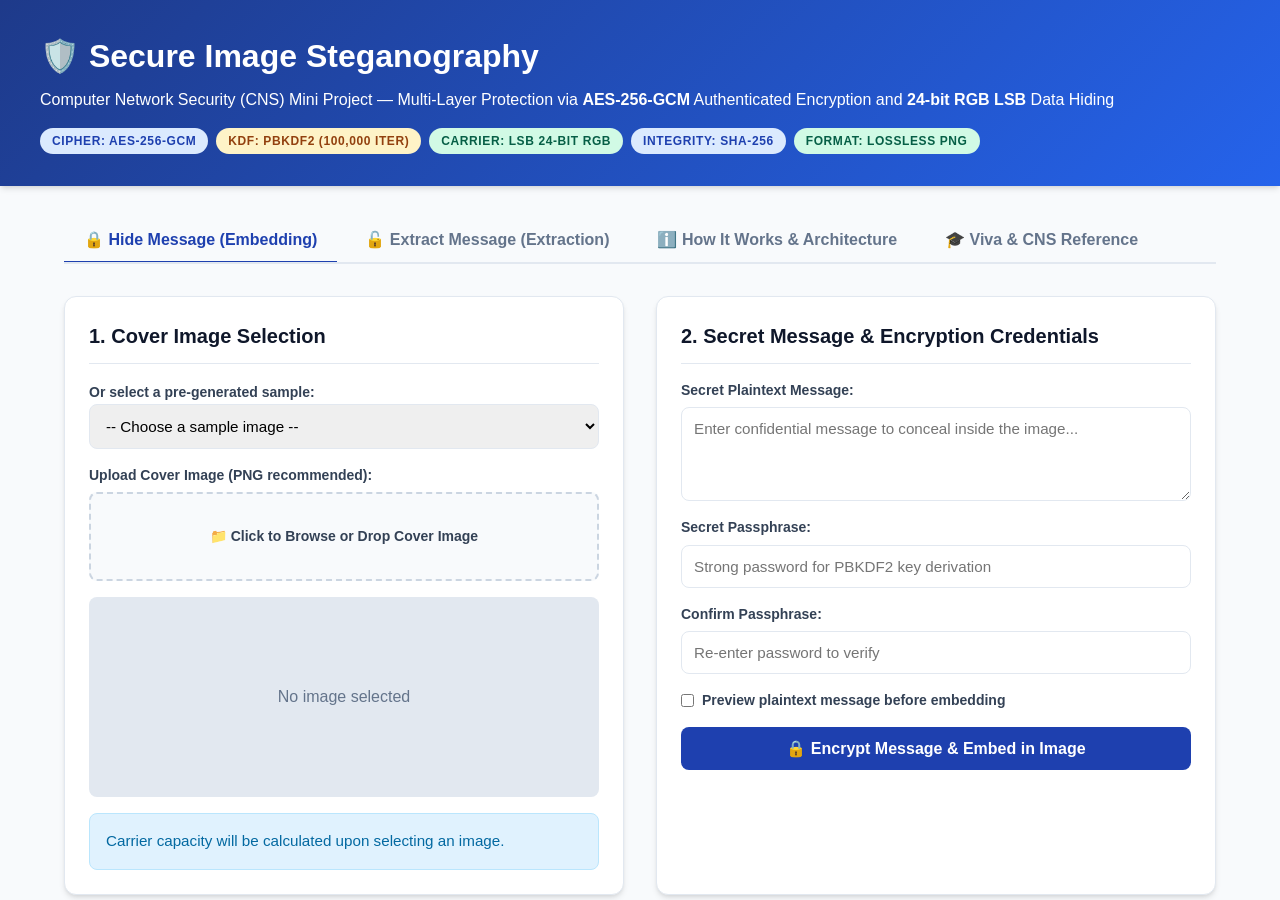
==== index.html @ 18401d92 "Replace Streamlit with Flask web app and add GitHub Pages static live deployment" ====
<!DOCTYPE html>
<html lang="en">
<head>
  <meta charset="UTF-8">
  <meta name="viewport" content="width=device-width, initial-scale=1.0">
  <title>Secure Image Steganography | AES-256 & LSB</title>
  <link rel="stylesheet" href="static/style.css">
  <link rel="icon" href="data:image/svg+xml,<svg xmlns=%22http://www.w3.org/2000/svg%22 viewBox=%220 0 100 100%22><text y=%22.9em%22 font-size=%2290%22>🛡️</text></svg>">
</head>
<body>

  <!-- Top Banner / Header -->
  <header>
    <div class="header-container">
      <h1>🛡️ Secure Image Steganography</h1>
      <p>Computer Network Security (CNS) Mini Project — Multi-Layer Protection via <strong>AES-256-GCM</strong> Authenticated Encryption and <strong>24-bit RGB LSB</strong> Data Hiding</p>
      <div class="badge-row">
        <span class="badge badge-blue">Cipher: AES-256-GCM</span>
        <span class="badge badge-amber">KDF: PBKDF2 (100,000 iter)</span>
        <span class="badge badge-green">Carrier: LSB 24-bit RGB</span>
        <span class="badge badge-blue">Integrity: SHA-256</span>
        <span class="badge badge-green">Format: Lossless PNG</span>
      </div>
    </div>
  </header>

  <!-- Main Container -->
  <main class="main-container">
    
    <!-- Navigation Tabs -->
    <nav class="tabs-nav">
      <button class="tab-btn active" data-tab="tab-hide">🔒 Hide Message (Embedding)</button>
      <button class="tab-btn" data-tab="tab-extract">🔓 Extract Message (Extraction)</button>
      <button class="tab-btn" data-tab="tab-how-it-works">ℹ️ How It Works & Architecture</button>
      <button class="tab-btn" data-tab="tab-viva">🎓 Viva & CNS Reference</button>
    </nav>

    <!-- ========================================================================= -->
    <!-- TAB 1: HIDE MESSAGE                                                       -->
    <!-- ========================================================================= -->
    <section id="tab-hide" class="tab-content active">
      <div class="grid-2">
        
        <!-- Left: Upload & Capacity -->
        <div class="card">
          <h2 class="card-title">1. Cover Image Selection</h2>
          
          <div class="form-group" id="samplePickerGroup" style="display:none;">
            <label for="sampleSelect">Or select a pre-generated sample:</label>
            <select id="sampleSelect">
              <option value="">-- Choose a sample image --</option>
            </select>
          </div>

          <div class="form-group">
            <label>Upload Cover Image (PNG recommended):</label>
            <label class="file-dropzone" for="coverInput">
              📁 Click to Browse or Drop Cover Image
              <input type="file" id="coverInput" accept="image/png, image/bmp, image/jpeg" style="display:none;">
            </label>
          </div>

          <div class="preview-box" id="coverPreview">
            <span style="color: var(--text-muted);">No image selected</span>
          </div>

          <div class="alert alert-info" id="capacityStats">
            Carrier capacity will be calculated upon selecting an image.
          </div>
        </div>

        <!-- Right: Secret Credentials & Controls -->
        <div class="card">
          <h2 class="card-title">2. Secret Message & Encryption Credentials</h2>

          <div class="form-group">
            <label for="secretMessage">Secret Plaintext Message:</label>
            <textarea id="secretMessage" rows="4" placeholder="Enter confidential message to conceal inside the image..."></textarea>
          </div>

          <div class="form-group">
            <label for="embedPassword">Secret Passphrase:</label>
            <input type="password" id="embedPassword" placeholder="Strong password for PBKDF2 key derivation">
          </div>

          <div class="form-group">
            <label for="confirmPassword">Confirm Passphrase:</label>
            <input type="password" id="confirmPassword" placeholder="Re-enter password to verify">
          </div>

          <div style="display: flex; align-items: center; gap: 0.5rem;">
            <input type="checkbox" id="showPlaintextCheck">
            <label for="showPlaintextCheck" style="cursor: pointer; margin: 0;">Preview plaintext message before embedding</label>
          </div>

          <div id="plaintextPreviewBox" style="display:none; background:#f1f5f9; padding:0.75rem; border-radius:6px; font-family:monospace;" id="plaintextPreviewText">
            <span id="plaintextPreviewText"></span>
          </div>

          <button class="btn btn-primary" id="btnEmbed">
            🔒 Encrypt Message & Embed in Image
          </button>

          <div id="embedAlert" class="alert" style="display:none;"></div>
        </div>

      </div>

      <!-- Result Card (Stego Image & Telemetry) -->
      <div class="card" id="embedResultCard" style="display:none; margin-top:2rem;">
        <h2 class="card-title">3. Generated Stego Image & Telemetry</h2>
        
        <div class="grid-2">
          <div>
            <div class="preview-box" style="margin-bottom: 1rem;">
              <img id="stegoPreview" src="" alt="Stego Image Output">
            </div>
            <a id="btnDownloadStego" class="btn btn-success" style="width: 100%; text-decoration: none;">
              ⬇️ Download Stego Image (Lossless PNG)
            </a>
            <p style="font-size: 0.8rem; color: var(--text-muted); margin-top: 0.5rem; text-align: center;">
              ⚠️ Lossless preservation notice: Always save and transmit as PNG. JPEG compression destroys LSB data.
            </p>
          </div>

          <div>
            <h3 style="font-size: 1.1rem; margin-bottom: 0.75rem;">📊 Security & Quality Metrics</h3>
            <div class="telemetry-grid">
              <div class="metric-card">
                <div class="metric-val" id="telemetryAlgorithm">AES-256-GCM</div>
                <div class="metric-lbl">Cipher Mode</div>
              </div>
              <div class="metric-card">
                <div class="metric-val" id="telemetryPsnr">-- dB</div>
                <div class="metric-lbl">PSNR (Fidelity)</div>
              </div>
              <div class="metric-card">
                <div class="metric-val" id="telemetryMse">--</div>
                <div class="metric-lbl">Mean Squared Error</div>
              </div>
              <div class="metric-card">
                <div class="metric-val" id="telemetryCapUsed">--%</div>
                <div class="metric-lbl">Capacity Utilized</div>
              </div>
            </div>

            <div style="background: #f8fafc; border: 1px solid var(--border-color); border-radius: 8px; padding: 1rem; margin-top: 1rem; font-size: 0.85rem;">
              <strong>Cryptographic Manifest:</strong><br>
              • Random Salt (16B): <code id="telemetrySalt">--</code><br>
              • Nonce / IV (12B): <code id="telemetryNonce">--</code><br>
              • Auth Tag (16B): <code id="telemetryTag">--</code><br>
              • SHA-256 Digest: <code id="telemetrySha">--</code><br>
              • Payload Size: <strong id="telemetryPayload">--</strong>
            </div>
          </div>
        </div>
      </div>
    </section>

    <!-- ========================================================================= -->
    <!-- TAB 2: EXTRACT MESSAGE                                                    -->
    <!-- ========================================================================= -->
    <section id="tab-extract" class="tab-content">
      <div class="grid-2">
        
        <!-- Left: Upload Stego -->
        <div class="card">
          <h2 class="card-title">1. Upload Stego Image</h2>
          <div class="form-group">
            <label>Select Stego PNG Image:</label>
            <label class="file-dropzone" for="stegoInput">
              📁 Click to Browse or Drop Stego PNG
              <input type="file" id="stegoInput" accept="image/png, image/bmp" style="display:none;">
            </label>
          </div>
          <div class="preview-box" id="stegoExtractPreview">
            <span style="color: var(--text-muted);">No stego image loaded</span>
          </div>
        </div>

        <!-- Right: Decryption Credentials -->
        <div class="card">
          <h2 class="card-title">2. Decryption Credentials</h2>
          <div class="form-group">
            <label for="extractPassword">Secret Passphrase:</label>
            <input type="password" id="extractPassword" placeholder="Enter passphrase used during embedding">
          </div>

          <button class="btn btn-primary" id="btnExtract">
            🔓 Extract & Decrypt Message
          </button>

          <div id="extractAlert" class="alert" style="display:none;"></div>
        </div>

      </div>

      <!-- Extract Results -->
      <div class="card" id="extractResultCard" style="display:none; margin-top:2rem;">
        <h2 class="card-title">3. Authentication & Recovered Message</h2>

        <div class="verify-grid">
          <div class="verify-box" id="badgeHeader">
            <strong>HEADER</strong><br><small>Magic check</small>
          </div>
          <div class="verify-box" id="badgeTag">
            <strong>AUTH TAG</strong><br><small>AES-GCM integrity</small>
          </div>
          <div class="verify-box" id="badgeSha">
            <strong>SHA-256</strong><br><small>Plaintext hash</small>
          </div>
        </div>

        <div class="form-group" style="margin-top: 1rem;">
          <label>Decrypted Plaintext Secret Message:</label>
          <textarea id="extractedMessage" rows="5" readonly style="background:#f8fafc; font-weight:600; color:#0f172a;"></textarea>
        </div>

        <div>
          <label>Technical Telemetry:</label>
          <pre id="cryptoDetails"></pre>
        </div>
      </div>
    </section>

    <!-- ========================================================================= -->
    <!-- TAB 3: HOW IT WORKS                                                       -->
    <!-- ========================================================================= -->
    <section id="tab-how-it-works" class="tab-content">
      <div class="card">
        <h2 class="card-title">System Architecture & Mathematical Foundations</h2>
        
        <div class="grid-2">
          <div>
            <h3 style="margin-bottom: 0.75rem;">🔒 Sender Pipeline (Embedding)</h3>
            <div class="workflow-step">
              <strong>1. SHA-256 Integrity Hash:</strong> Computes a 256-bit hash of the original plaintext message for second-layer validation.
            </div>
            <div class="workflow-step">
              <strong>2. PBKDF2 Key Derivation:</strong> Derives a 256-bit AES key from user passphrase using 100,000 iterations of HMAC-SHA256 and a 16-byte random salt.
            </div>
            <div class="workflow-step">
              <strong>3. AES-256-GCM Encryption:</strong> Generates a 12-byte nonce. Encrypts plaintext and yields ciphertext + a 16-byte authentication tag.
            </div>
            <div class="workflow-step">
              <strong>4. Binary Header Packaging:</strong>
              <code>['STEG' (4B)] + [Salt (16B)] + [Nonce (12B)] + [Tag (16B)] + [SHA256 (32B)] + [CT_Len (4B)] + [Ciphertext]</code>
            </div>
            <div class="workflow-step">
              <strong>5. LSB Spatial Insertion:</strong> Replaces bit 0 of Red, Green, and Blue pixel channels with payload bits. Saved as lossless PNG.
            </div>
          </div>

          <div>
            <h3 style="margin-bottom: 0.75rem;">🔓 Receiver Pipeline (Extraction)</h3>
            <div class="workflow-step">
              <strong>1. LSB Extraction:</strong> Reads first 32 bits from RGB pixel channels to determine payload length N, then reads N bytes.
            </div>
            <div class="workflow-step">
              <strong>2. Header Validation:</strong> Checks for the <code>'STEG'</code> magic identifier.
            </div>
            <div class="workflow-step">
              <strong>3. Key Reconstruction:</strong> Feeds user-supplied passphrase and extracted 16-byte Salt into PBKDF2.
            </div>
            <div class="workflow-step">
              <strong>4. Authenticated Decryption:</strong> AES-256-GCM decrypts ciphertext and verifies the 16-byte GMAC tag. If password is wrong or bits flipped, halts immediately.
            </div>
            <div class="workflow-step">
              <strong>5. SHA-256 Verification:</strong> Confirms decrypted plaintext hash matches the embedded hash, proving 100% data integrity.
            </div>
          </div>
        </div>

        <hr style="margin: 1.5rem 0; border: 0; border-top: 1px solid var(--border-color);">

        <h3 style="margin-bottom: 0.5rem;">🔬 Bitwise LSB Mechanism (Spatial Domain)</h3>
        <p style="color: var(--text-muted); margin-bottom: 1rem;">
          In 24-bit True Color RGB images, each pixel consists of 3 bytes (Red, Green, Blue) from 0 to 255:
        </p>
        <pre>
Original Pixel Channel Byte : 1 0 1 1 0 1 1 0  (Value = 182)
Clear LSB with mask 0xFE    : 1 0 1 1 0 1 1 0 & 1 1 1 1 1 1 1 0 -> 1 0 1 1 0 1 1 0
Secret bit to hide          : 1
Resulting Stego Channel     : 1 0 1 1 0 1 1 1  (Value = 183)
Difference                  : +1 intensity unit (Imperceptible to Human Visual System!)
        </pre>
      </div>
    </section>

    <!-- ========================================================================= -->
    <!-- TAB 4: VIVA REFERENCE                                                     -->
    <!-- ========================================================================= -->
    <section id="tab-viva" class="tab-content">
      <div class="card">
        <h2 class="card-title">🎓 Academic Viva Preparation & Project Defense</h2>

        <div class="grid-2" style="margin-bottom: 1.5rem;">
          <div style="background:#f8fafc; padding:1rem; border-radius:8px; border:1px solid var(--border-color);">
            <h4 style="color: var(--primary); margin-bottom:0.5rem;">👥 Member 1: Cryptography & Key Management</h4>
            <ul style="padding-left: 1.25rem; font-size: 0.9rem;">
              <li>Implementation of <strong>AES-256-GCM</strong> authenticated encryption.</li>
              <li>Design of <strong>PBKDF2</strong> with 100,000 iterations and 16-byte random salt.</li>
              <li>Dual-layer integrity with <strong>SHA-256</strong> hashing.</li>
              <li>Packaging of the 84-byte binary payload header format.</li>
            </ul>
          </div>
          <div style="background:#f8fafc; padding:1rem; border-radius:8px; border:1px solid var(--border-color);">
            <h4 style="color: var(--primary); margin-bottom:0.5rem;">👥 Member 2: Steganography & Web Application</h4>
            <ul style="padding-left: 1.25rem; font-size: 0.9rem;">
              <li>Implementation of <strong>24-bit RGB LSB</strong> spatial embedding & extraction.</li>
              <li>Image capacity calculation and boundary checks.</li>
              <li>Computation of <strong>MSE</strong> and <strong>PSNR</strong> image quality metrics.</li>
              <li>Full-stack Web UI design and responsive controls.</li>
            </ul>
          </div>
        </div>

        <h3 style="margin-bottom: 1rem;">❓ High-Frequency Viva Questions & Answers</h3>

        <div class="faq-item">
          <div class="faq-q"><span>Q1: What is the difference between Cryptography and Steganography?</span> <span>+</span></div>
          <div class="faq-a">Cryptography protects the confidentiality of data by converting plaintext into unreadable ciphertext. Steganography conceals the very existence of the message by hiding it inside an innocuous carrier medium (such as an image). Cryptography makes data secret; steganography makes data invisible.</div>
        </div>

        <div class="faq-item">
          <div class="faq-q"><span>Q2: Why combine AES-256 with LSB steganography in this project?</span> <span>+</span></div>
          <div class="faq-a">This provides Defense-in-Depth. If an adversary discovers the steganographic carrier (steganalysis), they cannot read the secret data because it is encrypted with military-grade AES-256. Conversely, if encrypted data was sent in the open, it would immediately attract suspicion; hiding it in an image conceals the transmission.</div>
        </div>

        <div class="faq-item">
          <div class="faq-q"><span>Q3: Why use AES-GCM mode instead of AES-CBC or AES-ECB?</span> <span>+</span></div>
          <div class="faq-a">AES-ECB does not use an IV and reveals data patterns. AES-CBC provides confidentiality but not authenticity (vulnerable to padding oracle attacks). AES-GCM (Galois/Counter Mode) is an AEAD (Authenticated Encryption with Associated Data) scheme that simultaneously provides high-speed confidentiality AND a 128-bit authentication tag to immediately detect tampering or incorrect passwords.</div>
        </div>

        <div class="faq-item">
          <div class="faq-q"><span>Q4: Why is PBKDF2 needed instead of using the user's password directly?</span> <span>+</span></div>
          <div class="faq-a">Passwords vary in length and have low entropy. AES-256 strictly requires an exact 256-bit (32-byte) pseudo-random key. PBKDF2 stretches the password through 100,000 iterations of HMAC-SHA256, adding a random 16-byte salt to thwart rainbow table and dictionary attacks.</div>
        </div>

        <div class="faq-item">
          <div class="faq-q"><span>Q5: Why does saving as JPEG destroy stego data?</span> <span>+</span></div>
          <div class="faq-a">JPEG uses lossy compression involving Discrete Cosine Transform (DCT), quantization, and high-frequency rounding. This alters individual pixel values upon saving, corrupting the delicate least significant bits. PNG uses lossless DEFLATE compression, preserving every bit perfectly.</div>
        </div>

      </div>
    </section>

  </main>

  <script src="static/app.js"></script>
</body>
</html>
---- static/style.css ----
:root {
  --primary: #1e40af;
  --primary-hover: #1d4ed8;
  --secondary: #0ea5e9;
  --dark-bg: #0f172a;
  --card-bg: #ffffff;
  --text-main: #1e293b;
  --text-muted: #64748b;
  --border-color: #e2e8f0;
  --success: #10b981;
  --danger: #ef4444;
  --warning: #f59e0b;
  --radius: 12px;
  --shadow: 0 4px 6px -1px rgba(0, 0, 0, 0.1), 0 2px 4px -2px rgba(0, 0, 0, 0.1);
  --shadow-lg: 0 10px 15px -3px rgba(0, 0, 0, 0.1), 0 4px 6px -4px rgba(0, 0, 0, 0.1);
}

* {
  box-sizing: border-box;
  margin: 0;
  padding: 0;
}

body {
  font-family: -apple-system, BlinkMacSystemFont, "Segoe UI", Roboto, Helvetica, Arial, sans-serif;
  color: var(--text-main);
  background-color: #f8fafc;
  line-height: 1.5;
  min-height: 100vh;
}

header {
  background: linear-gradient(135deg, #1e3a8a 0%, #2563eb 100%);
  color: white;
  padding: 2rem 1.5rem;
  box-shadow: var(--shadow);
}

.header-container {
  max-width: 1200px;
  margin: 0 auto;
  display: flex;
  flex-direction: column;
  gap: 0.5rem;
}

.badge-row {
  display: flex;
  flex-wrap: wrap;
  gap: 0.5rem;
  margin-top: 0.5rem;
}

.badge {
  display: inline-flex;
  align-items: center;
  padding: 0.25rem 0.75rem;
  border-radius: 9999px;
  font-size: 0.75rem;
  font-weight: 600;
  text-transform: uppercase;
  letter-spacing: 0.05em;
}

.badge-blue { background-color: #dbeafe; color: #1e40af; }
.badge-green { background-color: #d1fae5; color: #065f46; }
.badge-amber { background-color: #fef3c7; color: #92400e; }
.badge-red { background-color: #fee2e2; color: #991b1b; }

.main-container {
  max-width: 1200px;
  margin: 2rem auto;
  padding: 0 1.5rem;
}

/* Tabs */
.tabs-nav {
  display: flex;
  gap: 0.5rem;
  border-bottom: 2px solid var(--border-color);
  margin-bottom: 2rem;
  overflow-x: auto;
}

.tab-btn {
  background: none;
  border: none;
  padding: 0.75rem 1.25rem;
  font-size: 1rem;
  font-weight: 600;
  color: var(--text-muted);
  cursor: pointer;
  border-bottom: 3px solid transparent;
  margin-bottom: -2px;
  transition: all 0.2s ease;
  white-space: nowrap;
}

.tab-btn:hover {
  color: var(--primary);
}

.tab-btn.active {
  color: var(--primary);
  border-bottom-color: var(--primary);
}

.tab-content {
  display: none;
}

.tab-content.active {
  display: block;
}

/* Grid Layouts */
.grid-2 {
  display: grid;
  grid-template-columns: 1fr;
  gap: 2rem;
}

@media (min-width: 768px) {
  .grid-2 {
    grid-template-columns: 1fr 1fr;
  }
}

/* Cards */
.card {
  background: var(--card-bg);
  border-radius: var(--radius);
  border: 1px solid var(--border-color);
  padding: 1.5rem;
  box-shadow: var(--shadow);
  display: flex;
  flex-direction: column;
  gap: 1rem;
}

.card-title {
  font-size: 1.25rem;
  font-weight: 700;
  color: #0f172a;
  border-bottom: 1px solid var(--border-color);
  padding-bottom: 0.75rem;
  display: flex;
  align-items: center;
  gap: 0.5rem;
}

/* Form Controls */
.form-group {
  display: flex;
  flex-direction: column;
  gap: 0.4rem;
}

label {
  font-size: 0.875rem;
  font-weight: 600;
  color: #334155;
}

input[type="text"],
input[type="password"],
textarea,
select {
  width: 100%;
  padding: 0.75rem;
  border: 1px solid var(--border-color);
  border-radius: 8px;
  font-size: 0.95rem;
  font-family: inherit;
  transition: border-color 0.2s;
}

input:focus,
textarea:focus,
select:focus {
  outline: none;
  border-color: var(--primary);
  box-shadow: 0 0 0 3px rgba(37, 99, 235, 0.15);
}

.file-dropzone {
  border: 2px dashed #cbd5e1;
  border-radius: 8px;
  padding: 2rem 1rem;
  text-align: center;
  background: #f8fafc;
  cursor: pointer;
  transition: all 0.2s;
}

.file-dropzone:hover {
  border-color: var(--primary);
  background: #f1f5f9;
}

.btn {
  display: inline-flex;
  align-items: center;
  justify-content: center;
  gap: 0.5rem;
  padding: 0.75rem 1.5rem;
  font-size: 1rem;
  font-weight: 600;
  border-radius: 8px;
  border: none;
  cursor: pointer;
  transition: all 0.2s;
}

.btn-primary {
  background: var(--primary);
  color: white;
}

.btn-primary:hover {
  background: var(--primary-hover);
}

.btn-success {
  background: var(--success);
  color: white;
}

.btn-success:hover {
  background: #059669;
}

.btn:disabled {
  opacity: 0.6;
  cursor: not-allowed;
}

/* Image preview containers */
.preview-box {
  background: #e2e8f0;
  border-radius: 8px;
  min-height: 200px;
  display: flex;
  align-items: center;
  justify-content: center;
  overflow: hidden;
  position: relative;
}

.preview-box img {
  max-width: 100%;
  max-height: 350px;
  object-fit: contain;
}

/* Metrics and Telemetry */
.telemetry-grid {
  display: grid;
  grid-template-columns: repeat(auto-fit, minmax(140px, 1fr));
  gap: 1rem;
}

.metric-card {
  background: #f8fafc;
  border: 1px solid var(--border-color);
  border-radius: 8px;
  padding: 1rem;
  text-align: center;
}

.metric-val {
  font-size: 1.4rem;
  font-weight: 700;
  color: var(--primary);
}

.metric-lbl {
  font-size: 0.8rem;
  color: var(--text-muted);
}

/* Verification badges */
.verify-grid {
  display: grid;
  grid-template-columns: 1fr 1fr 1fr;
  gap: 1rem;
}

.verify-box {
  border-radius: 8px;
  padding: 1rem;
  text-align: center;
  border: 1px solid var(--border-color);
}

.verify-pass {
  background-color: #ecfdf5;
  border-color: #6ee7b7;
  color: #065f46;
}

.verify-fail {
  background-color: #fef2f2;
  border-color: #fca5a5;
  color: #991b1b;
}

/* Alerts */
.alert {
  padding: 1rem;
  border-radius: 8px;
  font-size: 0.95rem;
}

.alert-success { background: #d1fae5; color: #065f46; border: 1px solid #a7f3d0; }
.alert-danger { background: #fee2e2; color: #991b1b; border: 1px solid #fecaca; }
.alert-info { background: #e0f2fe; color: #0369a1; border: 1px solid #bae6fd; }

/* Code snippets and pre */
pre, code {
  font-family: Consolas, Monaco, "Courier New", monospace;
  background: #0f172a;
  color: #38bdf8;
  padding: 0.2rem 0.4rem;
  border-radius: 4px;
  font-size: 0.85rem;
}

pre {
  padding: 1rem;
  overflow-x: auto;
}

/* Steps in How It Works */
.workflow-step {
  background: white;
  border-left: 4px solid var(--primary);
  padding: 1rem;
  border-radius: 0 8px 8px 0;
  box-shadow: 0 1px 3px rgba(0,0,0,0.05);
  margin-bottom: 0.75rem;
}

/* Accordion for Viva Questions */
.faq-item {
  border: 1px solid var(--border-color);
  border-radius: 8px;
  margin-bottom: 0.75rem;
  overflow: hidden;
  background: white;
}

.faq-q {
  padding: 1rem;
  font-weight: 600;
  cursor: pointer;
  background: #f8fafc;
  display: flex;
  justify-content: space-between;
  align-items: center;
}

.faq-a {
  padding: 1rem;
  display: none;
  border-top: 1px solid var(--border-color);
  background: white;
  color: #334155;
  font-size: 0.95rem;
}

.faq-item.open .faq-a {
  display: block;
}

.spinner {
  display: inline-block;
  width: 20px;
  height: 20px;
  border: 3px solid rgba(255,255,255,.3);
  border-radius: 50%;
  border-top-color: #fff;
  animation: spin 1s ease-in-out infinite;
}

@keyframes spin {
  to { transform: rotate(360deg); }
}
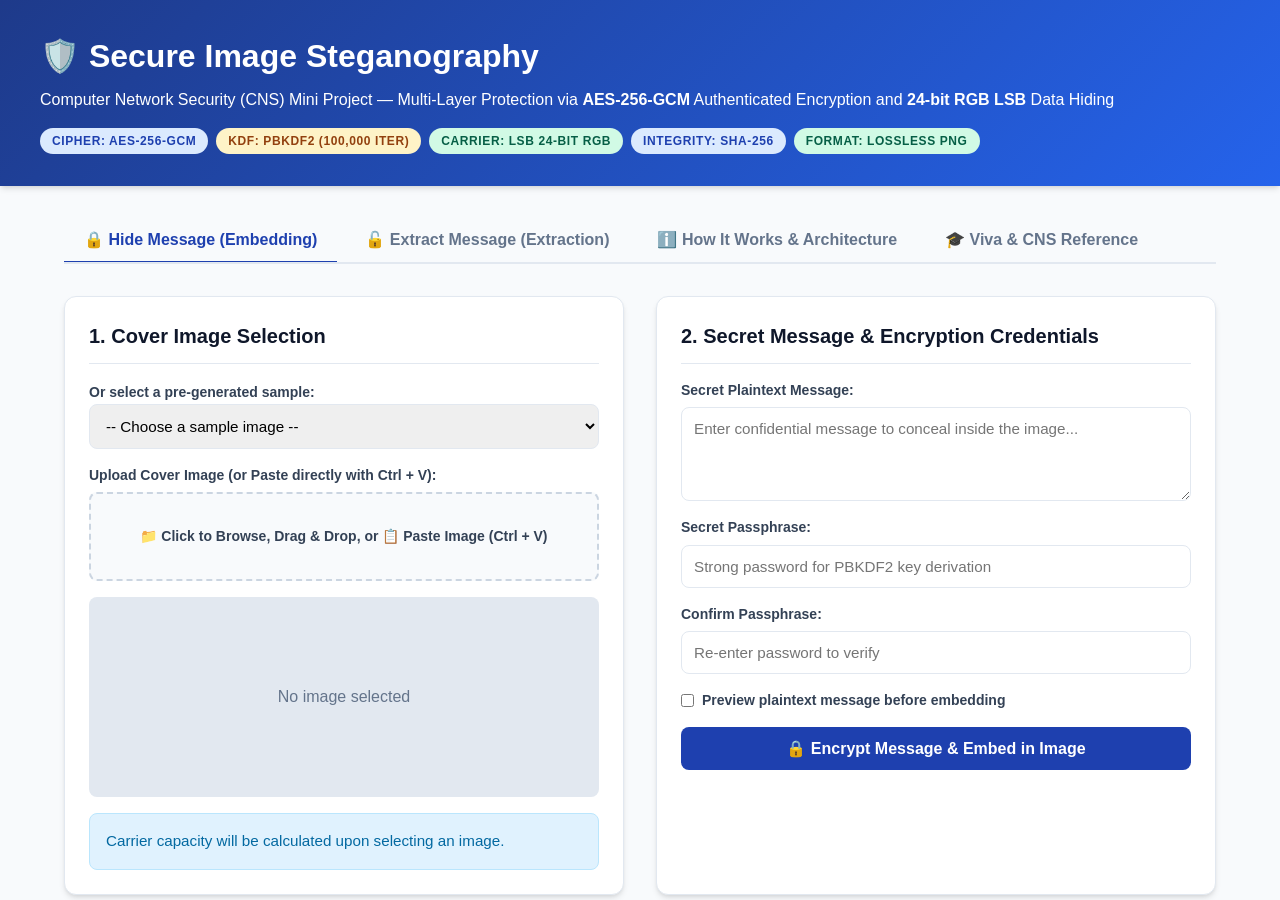
==== commit 13da34e8: "Add Ctrl+V clipboard paste, drag-and-drop, and 1-click demo stego image loader" ====
--- a/index.html
+++ b/index.html
@@ -53,9 +53,9 @@
           </div>
 
           <div class="form-group">
-            <label>Upload Cover Image (PNG recommended):</label>
+            <label>Upload Cover Image (or Paste directly with <strong>Ctrl + V</strong>):</label>
             <label class="file-dropzone" for="coverInput">
-              📁 Click to Browse or Drop Cover Image
+              📁 Click to Browse, Drag & Drop, or 📋 <strong>Paste Image (Ctrl + V)</strong>
               <input type="file" id="coverInput" accept="image/png, image/bmp, image/jpeg" style="display:none;">
             </label>
           </div>
@@ -166,15 +166,27 @@
         <!-- Left: Upload Stego -->
         <div class="card">
           <h2 class="card-title">1. Upload Stego Image</h2>
-          <div class="form-group">
-            <label>Select Stego PNG Image:</label>
+          
+          <button id="btnLoadDemoStego" type="button" class="btn" style="background:#f1f5f9; color:#1e293b; border:1px solid #cbd5e1; width:100%; font-size:0.9rem; padding:0.6rem;">
+            🧪 Load Demo Stego Image (Passphrase: <code>demo123</code>)
+          </button>
+
+          <div class="form-group">
+            <label>Select Stego PNG Image (or Paste directly with <strong>Ctrl + V</strong>):</label>
             <label class="file-dropzone" for="stegoInput">
-              📁 Click to Browse or Drop Stego PNG
+              📁 Click to Browse, Drag & Drop, or 📋 <strong>Paste Image (Ctrl + V)</strong>
               <input type="file" id="stegoInput" accept="image/png, image/bmp" style="display:none;">
             </label>
           </div>
           <div class="preview-box" id="stegoExtractPreview">
-            <span style="color: var(--text-muted);">No stego image loaded</span>
+            <span style="color: var(--text-muted);">No stego image loaded (or press Ctrl + V to paste)</span>
+          </div>
+
+          <div style="background:#f8fafc; border:1px solid #e2e8f0; border-radius:8px; padding:0.75rem; font-size:0.85rem; color:#475569; margin-top:0.5rem;">
+            💡 <strong>Can't find downloaded file or pasting from WhatsApp?</strong><br>
+            • <strong>Press Ctrl + J</strong> in your browser to view your Downloads, and drag the file directly into the box.<br>
+            • <strong>Clipboard:</strong> Copy the image and press <strong>Ctrl + V</strong> anywhere on this page.<br>
+            • ⚠️ <strong>WhatsApp / Discord Warning:</strong> Always send stego images as an uncompressed <em>Document / File</em>. Sending as a regular photo applies lossy JPEG compression that destroys hidden data!
           </div>
         </div>
 
--- a/static/style.css
+++ b/static/style.css
@@ -193,9 +193,10 @@
   transition: all 0.2s;
 }
 
-.file-dropzone:hover {
+.file-dropzone:hover,
+.file-dropzone.dragover {
   border-color: var(--primary);
-  background: #f1f5f9;
+  background: #e0f2fe;
 }
 
 .btn {
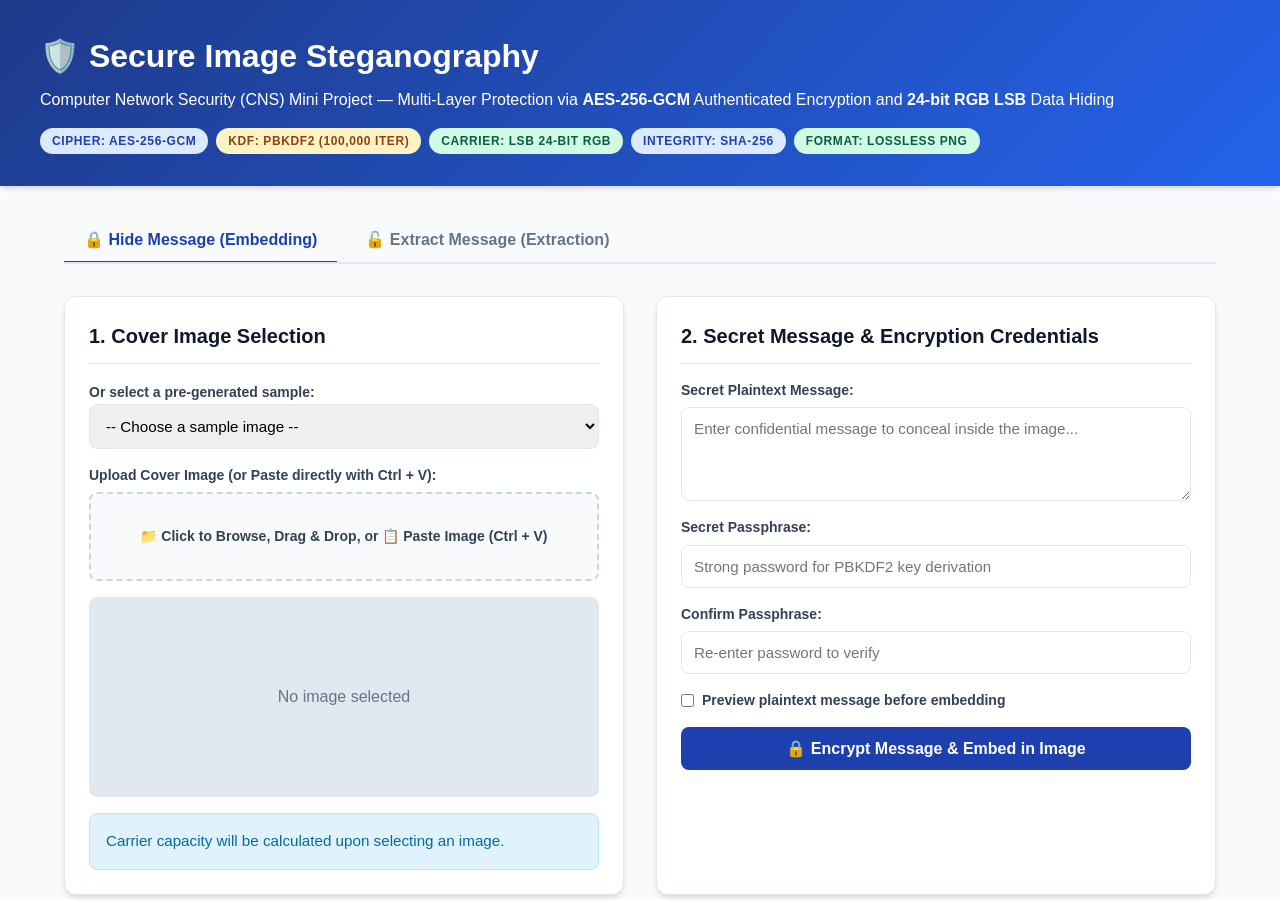
==== commit e97f5cfb: "Remove How It Works and Viva tabs from web dashboard" ====
--- a/index.html
+++ b/index.html
@@ -31,8 +31,6 @@
     <nav class="tabs-nav">
       <button class="tab-btn active" data-tab="tab-hide">🔒 Hide Message (Embedding)</button>
       <button class="tab-btn" data-tab="tab-extract">🔓 Extract Message (Extraction)</button>
-      <button class="tab-btn" data-tab="tab-how-it-works">ℹ️ How It Works & Architecture</button>
-      <button class="tab-btn" data-tab="tab-viva">🎓 Viva & CNS Reference</button>
     </nav>
 
     <!-- ========================================================================= -->
@@ -232,129 +230,6 @@
           <label>Technical Telemetry:</label>
           <pre id="cryptoDetails"></pre>
         </div>
-      </div>
-    </section>
-
-    <!-- ========================================================================= -->
-    <!-- TAB 3: HOW IT WORKS                                                       -->
-    <!-- ========================================================================= -->
-    <section id="tab-how-it-works" class="tab-content">
-      <div class="card">
-        <h2 class="card-title">System Architecture & Mathematical Foundations</h2>
-        
-        <div class="grid-2">
-          <div>
-            <h3 style="margin-bottom: 0.75rem;">🔒 Sender Pipeline (Embedding)</h3>
-            <div class="workflow-step">
-              <strong>1. SHA-256 Integrity Hash:</strong> Computes a 256-bit hash of the original plaintext message for second-layer validation.
-            </div>
-            <div class="workflow-step">
-              <strong>2. PBKDF2 Key Derivation:</strong> Derives a 256-bit AES key from user passphrase using 100,000 iterations of HMAC-SHA256 and a 16-byte random salt.
-            </div>
-            <div class="workflow-step">
-              <strong>3. AES-256-GCM Encryption:</strong> Generates a 12-byte nonce. Encrypts plaintext and yields ciphertext + a 16-byte authentication tag.
-            </div>
-            <div class="workflow-step">
-              <strong>4. Binary Header Packaging:</strong>
-              <code>['STEG' (4B)] + [Salt (16B)] + [Nonce (12B)] + [Tag (16B)] + [SHA256 (32B)] + [CT_Len (4B)] + [Ciphertext]</code>
-            </div>
-            <div class="workflow-step">
-              <strong>5. LSB Spatial Insertion:</strong> Replaces bit 0 of Red, Green, and Blue pixel channels with payload bits. Saved as lossless PNG.
-            </div>
-          </div>
-
-          <div>
-            <h3 style="margin-bottom: 0.75rem;">🔓 Receiver Pipeline (Extraction)</h3>
-            <div class="workflow-step">
-              <strong>1. LSB Extraction:</strong> Reads first 32 bits from RGB pixel channels to determine payload length N, then reads N bytes.
-            </div>
-            <div class="workflow-step">
-              <strong>2. Header Validation:</strong> Checks for the <code>'STEG'</code> magic identifier.
-            </div>
-            <div class="workflow-step">
-              <strong>3. Key Reconstruction:</strong> Feeds user-supplied passphrase and extracted 16-byte Salt into PBKDF2.
-            </div>
-            <div class="workflow-step">
-              <strong>4. Authenticated Decryption:</strong> AES-256-GCM decrypts ciphertext and verifies the 16-byte GMAC tag. If password is wrong or bits flipped, halts immediately.
-            </div>
-            <div class="workflow-step">
-              <strong>5. SHA-256 Verification:</strong> Confirms decrypted plaintext hash matches the embedded hash, proving 100% data integrity.
-            </div>
-          </div>
-        </div>
-
-        <hr style="margin: 1.5rem 0; border: 0; border-top: 1px solid var(--border-color);">
-
-        <h3 style="margin-bottom: 0.5rem;">🔬 Bitwise LSB Mechanism (Spatial Domain)</h3>
-        <p style="color: var(--text-muted); margin-bottom: 1rem;">
-          In 24-bit True Color RGB images, each pixel consists of 3 bytes (Red, Green, Blue) from 0 to 255:
-        </p>
-        <pre>
-Original Pixel Channel Byte : 1 0 1 1 0 1 1 0  (Value = 182)
-Clear LSB with mask 0xFE    : 1 0 1 1 0 1 1 0 & 1 1 1 1 1 1 1 0 -> 1 0 1 1 0 1 1 0
-Secret bit to hide          : 1
-Resulting Stego Channel     : 1 0 1 1 0 1 1 1  (Value = 183)
-Difference                  : +1 intensity unit (Imperceptible to Human Visual System!)
-        </pre>
-      </div>
-    </section>
-
-    <!-- ========================================================================= -->
-    <!-- TAB 4: VIVA REFERENCE                                                     -->
-    <!-- ========================================================================= -->
-    <section id="tab-viva" class="tab-content">
-      <div class="card">
-        <h2 class="card-title">🎓 Academic Viva Preparation & Project Defense</h2>
-
-        <div class="grid-2" style="margin-bottom: 1.5rem;">
-          <div style="background:#f8fafc; padding:1rem; border-radius:8px; border:1px solid var(--border-color);">
-            <h4 style="color: var(--primary); margin-bottom:0.5rem;">👥 Member 1: Cryptography & Key Management</h4>
-            <ul style="padding-left: 1.25rem; font-size: 0.9rem;">
-              <li>Implementation of <strong>AES-256-GCM</strong> authenticated encryption.</li>
-              <li>Design of <strong>PBKDF2</strong> with 100,000 iterations and 16-byte random salt.</li>
-              <li>Dual-layer integrity with <strong>SHA-256</strong> hashing.</li>
-              <li>Packaging of the 84-byte binary payload header format.</li>
-            </ul>
-          </div>
-          <div style="background:#f8fafc; padding:1rem; border-radius:8px; border:1px solid var(--border-color);">
-            <h4 style="color: var(--primary); margin-bottom:0.5rem;">👥 Member 2: Steganography & Web Application</h4>
-            <ul style="padding-left: 1.25rem; font-size: 0.9rem;">
-              <li>Implementation of <strong>24-bit RGB LSB</strong> spatial embedding & extraction.</li>
-              <li>Image capacity calculation and boundary checks.</li>
-              <li>Computation of <strong>MSE</strong> and <strong>PSNR</strong> image quality metrics.</li>
-              <li>Full-stack Web UI design and responsive controls.</li>
-            </ul>
-          </div>
-        </div>
-
-        <h3 style="margin-bottom: 1rem;">❓ High-Frequency Viva Questions & Answers</h3>
-
-        <div class="faq-item">
-          <div class="faq-q"><span>Q1: What is the difference between Cryptography and Steganography?</span> <span>+</span></div>
-          <div class="faq-a">Cryptography protects the confidentiality of data by converting plaintext into unreadable ciphertext. Steganography conceals the very existence of the message by hiding it inside an innocuous carrier medium (such as an image). Cryptography makes data secret; steganography makes data invisible.</div>
-        </div>
-
-        <div class="faq-item">
-          <div class="faq-q"><span>Q2: Why combine AES-256 with LSB steganography in this project?</span> <span>+</span></div>
-          <div class="faq-a">This provides Defense-in-Depth. If an adversary discovers the steganographic carrier (steganalysis), they cannot read the secret data because it is encrypted with military-grade AES-256. Conversely, if encrypted data was sent in the open, it would immediately attract suspicion; hiding it in an image conceals the transmission.</div>
-        </div>
-
-        <div class="faq-item">
-          <div class="faq-q"><span>Q3: Why use AES-GCM mode instead of AES-CBC or AES-ECB?</span> <span>+</span></div>
-          <div class="faq-a">AES-ECB does not use an IV and reveals data patterns. AES-CBC provides confidentiality but not authenticity (vulnerable to padding oracle attacks). AES-GCM (Galois/Counter Mode) is an AEAD (Authenticated Encryption with Associated Data) scheme that simultaneously provides high-speed confidentiality AND a 128-bit authentication tag to immediately detect tampering or incorrect passwords.</div>
-        </div>
-
-        <div class="faq-item">
-          <div class="faq-q"><span>Q4: Why is PBKDF2 needed instead of using the user's password directly?</span> <span>+</span></div>
-          <div class="faq-a">Passwords vary in length and have low entropy. AES-256 strictly requires an exact 256-bit (32-byte) pseudo-random key. PBKDF2 stretches the password through 100,000 iterations of HMAC-SHA256, adding a random 16-byte salt to thwart rainbow table and dictionary attacks.</div>
-        </div>
-
-        <div class="faq-item">
-          <div class="faq-q"><span>Q5: Why does saving as JPEG destroy stego data?</span> <span>+</span></div>
-          <div class="faq-a">JPEG uses lossy compression involving Discrete Cosine Transform (DCT), quantization, and high-frequency rounding. This alters individual pixel values upon saving, corrupting the delicate least significant bits. PNG uses lossless DEFLATE compression, preserving every bit perfectly.</div>
-        </div>
-
-      </div>
     </section>
 
   </main>
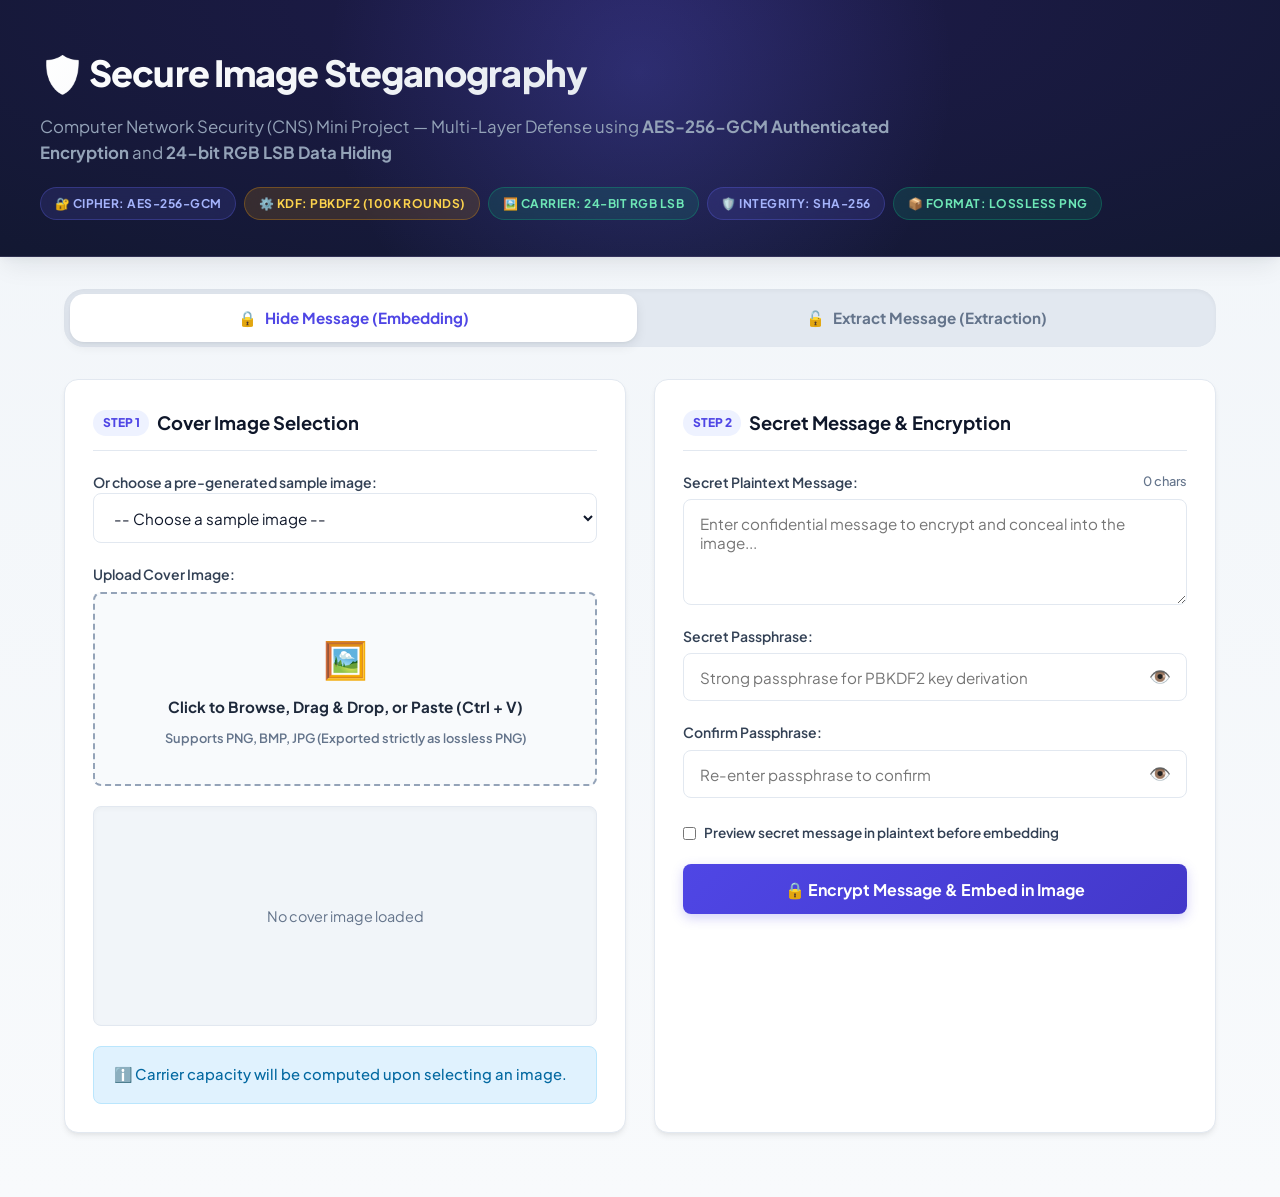
==== commit 676daf85: "Upgrade UI: presentation-grade theme, password eye toggles, char counter, copy buttons" ====
--- a/index.html
+++ b/index.html
@@ -13,13 +13,13 @@
   <header>
     <div class="header-container">
       <h1>🛡️ Secure Image Steganography</h1>
-      <p>Computer Network Security (CNS) Mini Project — Multi-Layer Protection via <strong>AES-256-GCM</strong> Authenticated Encryption and <strong>24-bit RGB LSB</strong> Data Hiding</p>
+      <p>Computer Network Security (CNS) Mini Project — Multi-Layer Defense using <strong>AES-256-GCM Authenticated Encryption</strong> and <strong>24-bit RGB LSB Data Hiding</strong></p>
       <div class="badge-row">
-        <span class="badge badge-blue">Cipher: AES-256-GCM</span>
-        <span class="badge badge-amber">KDF: PBKDF2 (100,000 iter)</span>
-        <span class="badge badge-green">Carrier: LSB 24-bit RGB</span>
-        <span class="badge badge-blue">Integrity: SHA-256</span>
-        <span class="badge badge-green">Format: Lossless PNG</span>
+        <span class="badge badge-blue">🔐 Cipher: AES-256-GCM</span>
+        <span class="badge badge-amber">⚙️ KDF: PBKDF2 (100k rounds)</span>
+        <span class="badge badge-green">🖼️ Carrier: 24-bit RGB LSB</span>
+        <span class="badge badge-blue">🛡️ Integrity: SHA-256</span>
+        <span class="badge badge-green">📦 Format: Lossless PNG</span>
       </div>
     </div>
   </header>
@@ -29,8 +29,12 @@
     
     <!-- Navigation Tabs -->
     <nav class="tabs-nav">
-      <button class="tab-btn active" data-tab="tab-hide">🔒 Hide Message (Embedding)</button>
-      <button class="tab-btn" data-tab="tab-extract">🔓 Extract Message (Extraction)</button>
+      <button class="tab-btn active" data-tab="tab-hide">
+        <span>🔒</span> Hide Message (Embedding)
+      </button>
+      <button class="tab-btn" data-tab="tab-extract">
+        <span>🔓</span> Extract Message (Extraction)
+      </button>
     </nav>
 
     <!-- ========================================================================= -->
@@ -41,57 +45,72 @@
         
         <!-- Left: Upload & Capacity -->
         <div class="card">
-          <h2 class="card-title">1. Cover Image Selection</h2>
+          <h2 class="card-title">
+            <span class="step-pill">Step 1</span> Cover Image Selection
+          </h2>
           
           <div class="form-group" id="samplePickerGroup" style="display:none;">
-            <label for="sampleSelect">Or select a pre-generated sample:</label>
+            <label for="sampleSelect">Or choose a pre-generated sample image:</label>
             <select id="sampleSelect">
               <option value="">-- Choose a sample image --</option>
             </select>
           </div>
 
           <div class="form-group">
-            <label>Upload Cover Image (or Paste directly with <strong>Ctrl + V</strong>):</label>
+            <label>Upload Cover Image:</label>
             <label class="file-dropzone" for="coverInput">
-              📁 Click to Browse, Drag & Drop, or 📋 <strong>Paste Image (Ctrl + V)</strong>
+              <div class="dropzone-icon">🖼️</div>
+              <div class="dropzone-title">Click to Browse, Drag & Drop, or Paste (Ctrl + V)</div>
+              <div class="dropzone-sub">Supports PNG, BMP, JPG (Exported strictly as lossless PNG)</div>
               <input type="file" id="coverInput" accept="image/png, image/bmp, image/jpeg" style="display:none;">
             </label>
           </div>
 
           <div class="preview-box" id="coverPreview">
-            <span style="color: var(--text-muted);">No image selected</span>
+            <span style="color: var(--text-muted); font-size: 0.9rem;">No cover image loaded</span>
           </div>
 
           <div class="alert alert-info" id="capacityStats">
-            Carrier capacity will be calculated upon selecting an image.
+            ℹ️ Carrier capacity will be computed upon selecting an image.
           </div>
         </div>
 
         <!-- Right: Secret Credentials & Controls -->
         <div class="card">
-          <h2 class="card-title">2. Secret Message & Encryption Credentials</h2>
-
-          <div class="form-group">
-            <label for="secretMessage">Secret Plaintext Message:</label>
-            <textarea id="secretMessage" rows="4" placeholder="Enter confidential message to conceal inside the image..."></textarea>
+          <h2 class="card-title">
+            <span class="step-pill">Step 2</span> Secret Message & Encryption
+          </h2>
+
+          <div class="form-group">
+            <label for="secretMessage">
+              <span>Secret Plaintext Message:</span>
+              <span id="charCountLabel" style="font-weight: 500; font-size: 0.8rem; color: var(--text-muted);">0 chars</span>
+            </label>
+            <textarea id="secretMessage" rows="4" placeholder="Enter confidential message to encrypt and conceal into the image..."></textarea>
           </div>
 
           <div class="form-group">
             <label for="embedPassword">Secret Passphrase:</label>
-            <input type="password" id="embedPassword" placeholder="Strong password for PBKDF2 key derivation">
+            <div class="input-with-action">
+              <input type="password" id="embedPassword" placeholder="Strong passphrase for PBKDF2 key derivation">
+              <button type="button" class="input-eye-btn" data-target="embedPassword" title="Toggle password visibility">👁️</button>
+            </div>
           </div>
 
           <div class="form-group">
             <label for="confirmPassword">Confirm Passphrase:</label>
-            <input type="password" id="confirmPassword" placeholder="Re-enter password to verify">
-          </div>
-
-          <div style="display: flex; align-items: center; gap: 0.5rem;">
-            <input type="checkbox" id="showPlaintextCheck">
-            <label for="showPlaintextCheck" style="cursor: pointer; margin: 0;">Preview plaintext message before embedding</label>
-          </div>
-
-          <div id="plaintextPreviewBox" style="display:none; background:#f1f5f9; padding:0.75rem; border-radius:6px; font-family:monospace;" id="plaintextPreviewText">
+            <div class="input-with-action">
+              <input type="password" id="confirmPassword" placeholder="Re-enter passphrase to confirm">
+              <button type="button" class="input-eye-btn" data-target="confirmPassword" title="Toggle password visibility">👁️</button>
+            </div>
+          </div>
+
+          <div style="display: flex; align-items: center; gap: 0.5rem; margin-top: 0.25rem;">
+            <input type="checkbox" id="showPlaintextCheck" style="width: auto; cursor: pointer;">
+            <label for="showPlaintextCheck" style="cursor: pointer; margin: 0; font-size: 0.85rem;">Preview secret message in plaintext before embedding</label>
+          </div>
+
+          <div id="plaintextPreviewBox" style="display:none; background:#f1f5f9; padding:0.75rem 1rem; border-radius:6px; font-family:monospace; border:1px solid var(--border);">
             <span id="plaintextPreviewText"></span>
           </div>
 
@@ -106,7 +125,9 @@
 
       <!-- Result Card (Stego Image & Telemetry) -->
       <div class="card" id="embedResultCard" style="display:none; margin-top:2rem;">
-        <h2 class="card-title">3. Generated Stego Image & Telemetry</h2>
+        <h2 class="card-title">
+          <span class="step-pill">Result</span> Generated Stego Image & Telemetry
+        </h2>
         
         <div class="grid-2">
           <div>
@@ -116,13 +137,13 @@
             <a id="btnDownloadStego" class="btn btn-success" style="width: 100%; text-decoration: none;">
               ⬇️ Download Stego Image (Lossless PNG)
             </a>
-            <p style="font-size: 0.8rem; color: var(--text-muted); margin-top: 0.5rem; text-align: center;">
-              ⚠️ Lossless preservation notice: Always save and transmit as PNG. JPEG compression destroys LSB data.
-            </p>
+            <div class="tip-banner" style="margin-top: 0.75rem;">
+              ⚠️ <strong>Lossless Preservation Notice:</strong> Always share and transmit as <strong>PNG</strong>. Sending over chat apps (like WhatsApp) as standard photos compresses pixels into lossy JPEG, destroying the embedded bits!
+            </div>
           </div>
 
           <div>
-            <h3 style="font-size: 1.1rem; margin-bottom: 0.75rem;">📊 Security & Quality Metrics</h3>
+            <h3 style="font-size: 1.05rem; margin-bottom: 0.75rem; color: #1e293b;">📊 Security & Quality Metrics</h3>
             <div class="telemetry-grid">
               <div class="metric-card">
                 <div class="metric-val" id="telemetryAlgorithm">AES-256-GCM</div>
@@ -138,17 +159,19 @@
               </div>
               <div class="metric-card">
                 <div class="metric-val" id="telemetryCapUsed">--%</div>
-                <div class="metric-lbl">Capacity Utilized</div>
-              </div>
-            </div>
-
-            <div style="background: #f8fafc; border: 1px solid var(--border-color); border-radius: 8px; padding: 1rem; margin-top: 1rem; font-size: 0.85rem;">
-              <strong>Cryptographic Manifest:</strong><br>
-              • Random Salt (16B): <code id="telemetrySalt">--</code><br>
-              • Nonce / IV (12B): <code id="telemetryNonce">--</code><br>
-              • Auth Tag (16B): <code id="telemetryTag">--</code><br>
-              • SHA-256 Digest: <code id="telemetrySha">--</code><br>
-              • Payload Size: <strong id="telemetryPayload">--</strong>
+                <div class="metric-lbl">Capacity Used</div>
+              </div>
+            </div>
+
+            <div style="background: #f8fafc; border: 1px solid var(--border); border-radius: var(--radius-sm); padding: 1.25rem; margin-top: 1rem; font-size: 0.85rem;">
+              <strong style="color: #0f172a; font-size: 0.9rem;">🔐 Cryptographic Manifest:</strong>
+              <div style="display: grid; grid-template-columns: 1fr; gap: 0.4rem; margin-top: 0.6rem;">
+                <div>• Random Salt (16B): <code id="telemetrySalt">--</code></div>
+                <div>• Nonce / IV (12B): <code id="telemetryNonce">--</code></div>
+                <div>• Auth Tag (16B): <code id="telemetryTag">--</code></div>
+                <div>• SHA-256 Digest: <code id="telemetrySha">--</code></div>
+                <div>• Total Payload: <strong id="telemetryPayload">--</strong></div>
+              </div>
             </div>
           </div>
         </div>
@@ -163,37 +186,46 @@
         
         <!-- Left: Upload Stego -->
         <div class="card">
-          <h2 class="card-title">1. Upload Stego Image</h2>
+          <h2 class="card-title">
+            <span class="step-pill">Input</span> Upload Stego Image
+          </h2>
           
-          <button id="btnLoadDemoStego" type="button" class="btn" style="background:#f1f5f9; color:#1e293b; border:1px solid #cbd5e1; width:100%; font-size:0.9rem; padding:0.6rem;">
+          <button id="btnLoadDemoStego" type="button" class="btn btn-secondary" style="width:100%; font-size:0.9rem; padding:0.75rem;">
             🧪 Load Demo Stego Image (Passphrase: <code>demo123</code>)
           </button>
 
           <div class="form-group">
             <label>Select Stego PNG Image (or Paste directly with <strong>Ctrl + V</strong>):</label>
             <label class="file-dropzone" for="stegoInput">
-              📁 Click to Browse, Drag & Drop, or 📋 <strong>Paste Image (Ctrl + V)</strong>
+              <div class="dropzone-icon">📥</div>
+              <div class="dropzone-title">Click to Browse, Drag & Drop, or Paste (Ctrl + V)</div>
+              <div class="dropzone-sub">Drop the stego PNG file here</div>
               <input type="file" id="stegoInput" accept="image/png, image/bmp" style="display:none;">
             </label>
           </div>
           <div class="preview-box" id="stegoExtractPreview">
-            <span style="color: var(--text-muted);">No stego image loaded (or press Ctrl + V to paste)</span>
-          </div>
-
-          <div style="background:#f8fafc; border:1px solid #e2e8f0; border-radius:8px; padding:0.75rem; font-size:0.85rem; color:#475569; margin-top:0.5rem;">
-            💡 <strong>Can't find downloaded file or pasting from WhatsApp?</strong><br>
-            • <strong>Press Ctrl + J</strong> in your browser to view your Downloads, and drag the file directly into the box.<br>
-            • <strong>Clipboard:</strong> Copy the image and press <strong>Ctrl + V</strong> anywhere on this page.<br>
-            • ⚠️ <strong>WhatsApp / Discord Warning:</strong> Always send stego images as an uncompressed <em>Document / File</em>. Sending as a regular photo applies lossy JPEG compression that destroys hidden data!
+            <span style="color: var(--text-muted); font-size: 0.9rem;">No stego image loaded (or press Ctrl + V)</span>
+          </div>
+
+          <div class="tip-banner">
+            💡 <strong>Quick Extraction Tips:</strong><br>
+            • <strong>Browser Downloads:</strong> Press <strong>Ctrl + J</strong> and drag the downloaded file straight into the box above.<br>
+            • <strong>Clipboard:</strong> Copy the image from your recipient and press <strong>Ctrl + V</strong> anywhere on this page.<br>
+            • ⚠️ <strong>Chat Apps:</strong> When sending via WhatsApp or Telegram, send as an uncompressed <em>Document / File</em> to prevent lossy recompression!
           </div>
         </div>
 
         <!-- Right: Decryption Credentials -->
         <div class="card">
-          <h2 class="card-title">2. Decryption Credentials</h2>
+          <h2 class="card-title">
+            <span class="step-pill">Auth</span> Decryption Credentials
+          </h2>
           <div class="form-group">
             <label for="extractPassword">Secret Passphrase:</label>
-            <input type="password" id="extractPassword" placeholder="Enter passphrase used during embedding">
+            <div class="input-with-action">
+              <input type="password" id="extractPassword" placeholder="Enter passphrase used during embedding">
+              <button type="button" class="input-eye-btn" data-target="extractPassword" title="Toggle password visibility">👁️</button>
+            </div>
           </div>
 
           <button class="btn btn-primary" id="btnExtract">
@@ -207,29 +239,37 @@
 
       <!-- Extract Results -->
       <div class="card" id="extractResultCard" style="display:none; margin-top:2rem;">
-        <h2 class="card-title">3. Authentication & Recovered Message</h2>
+        <h2 class="card-title">
+          <span class="step-pill">Verified</span> Authentication & Recovered Message
+        </h2>
 
         <div class="verify-grid">
           <div class="verify-box" id="badgeHeader">
-            <strong>HEADER</strong><br><small>Magic check</small>
+            <strong>HEADER</strong><small>Magic signature</small>
           </div>
           <div class="verify-box" id="badgeTag">
-            <strong>AUTH TAG</strong><br><small>AES-GCM integrity</small>
+            <strong>AUTH TAG</strong><small>AES-GCM integrity</small>
           </div>
           <div class="verify-box" id="badgeSha">
-            <strong>SHA-256</strong><br><small>Plaintext hash</small>
+            <strong>SHA-256</strong><small>Plaintext hash</small>
           </div>
         </div>
 
         <div class="form-group" style="margin-top: 1rem;">
-          <label>Decrypted Plaintext Secret Message:</label>
-          <textarea id="extractedMessage" rows="5" readonly style="background:#f8fafc; font-weight:600; color:#0f172a;"></textarea>
+          <div style="display: flex; justify-content: space-between; align-items: center; margin-bottom: 0.4rem;">
+            <label style="margin: 0; font-weight: 700;">Decrypted Plaintext Secret Message:</label>
+            <button type="button" id="btnCopyExtracted" class="btn btn-secondary" style="padding: 0.35rem 0.75rem; font-size: 0.8rem;">
+              📋 Copy Message
+            </button>
+          </div>
+          <textarea id="extractedMessage" rows="5" readonly style="background:#f8fafc; font-weight:600; color:#0f172a; font-family:inherit;"></textarea>
         </div>
 
         <div>
-          <label>Technical Telemetry:</label>
+          <label style="margin-bottom: 0.4rem;">Technical Telemetry:</label>
           <pre id="cryptoDetails"></pre>
         </div>
+      </div>
     </section>
 
   </main>
--- a/static/style.css
+++ b/static/style.css
@@ -1,18 +1,31 @@
+@import url('https://fonts.googleapis.com/css2?family=Plus+Jakarta+Sans:wght@400;500;600;700;800&family=JetBrains+Mono:wght@400;500;600&display=swap');
+
 :root {
-  --primary: #1e40af;
-  --primary-hover: #1d4ed8;
-  --secondary: #0ea5e9;
-  --dark-bg: #0f172a;
-  --card-bg: #ffffff;
-  --text-main: #1e293b;
+  --primary: #4f46e5;
+  --primary-hover: #4338ca;
+  --primary-light: #eef2ff;
+  --primary-glow: rgba(79, 70, 229, 0.25);
+  --secondary: #06b6d4;
+  --dark-slate: #0f172a;
+  --surface: #ffffff;
+  --surface-alt: #f8fafc;
+  --text-main: #0f172a;
   --text-muted: #64748b;
-  --border-color: #e2e8f0;
+  --border: #e2e8f0;
+  --border-focus: #818cf8;
   --success: #10b981;
+  --success-light: #ecfdf5;
   --danger: #ef4444;
+  --danger-light: #fef2f2;
   --warning: #f59e0b;
-  --radius: 12px;
-  --shadow: 0 4px 6px -1px rgba(0, 0, 0, 0.1), 0 2px 4px -2px rgba(0, 0, 0, 0.1);
-  --shadow-lg: 0 10px 15px -3px rgba(0, 0, 0, 0.1), 0 4px 6px -4px rgba(0, 0, 0, 0.1);
+  --warning-light: #fffbeb;
+  --radius-sm: 8px;
+  --radius-md: 14px;
+  --radius-lg: 20px;
+  --shadow-sm: 0 1px 2px 0 rgba(0, 0, 0, 0.05);
+  --shadow-md: 0 4px 6px -1px rgba(0, 0, 0, 0.07), 0 2px 4px -2px rgba(0, 0, 0, 0.05);
+  --shadow-lg: 0 12px 24px -4px rgba(15, 23, 42, 0.08), 0 4px 8px -2px rgba(15, 23, 42, 0.04);
+  --shadow-glow: 0 0 20px rgba(79, 70, 229, 0.15);
 }
 
 * {
@@ -22,26 +35,63 @@
 }
 
 body {
-  font-family: -apple-system, BlinkMacSystemFont, "Segoe UI", Roboto, Helvetica, Arial, sans-serif;
+  font-family: 'Plus Jakarta Sans', -apple-system, BlinkMacSystemFont, "Segoe UI", Roboto, sans-serif;
   color: var(--text-main);
-  background-color: #f8fafc;
-  line-height: 1.5;
+  background: linear-gradient(180deg, #f1f5f9 0%, #f8fafc 100%);
   min-height: 100vh;
-}
-
+  line-height: 1.6;
+  -webkit-font-smoothing: antialiased;
+}
+
+/* Header */
 header {
-  background: linear-gradient(135deg, #1e3a8a 0%, #2563eb 100%);
+  background: radial-gradient(100% 175% at 50% 0%, #1e1b4b 0%, #0f172a 100%);
   color: white;
-  padding: 2rem 1.5rem;
-  box-shadow: var(--shadow);
+  padding: 2.75rem 1.5rem 2.25rem;
+  border-bottom: 1px solid rgba(255, 255, 255, 0.1);
+  box-shadow: var(--shadow-lg);
+  position: relative;
+  overflow: hidden;
+}
+
+header::before {
+  content: "";
+  position: absolute;
+  top: -50%;
+  left: 50%;
+  transform: translateX(-50%);
+  width: 800px;
+  height: 400px;
+  background: radial-gradient(circle, rgba(99, 102, 241, 0.25) 0%, transparent 70%);
+  pointer-events: none;
 }
 
 .header-container {
   max-width: 1200px;
   margin: 0 auto;
+  position: relative;
+  z-index: 1;
   display: flex;
   flex-direction: column;
-  gap: 0.5rem;
+  gap: 0.75rem;
+}
+
+.header-container h1 {
+  font-size: 2.25rem;
+  font-weight: 800;
+  letter-spacing: -0.025em;
+  background: linear-gradient(135deg, #ffffff 0%, #cbd5e1 100%);
+  -webkit-background-clip: text;
+  -webkit-text-fill-color: transparent;
+  display: flex;
+  align-items: center;
+  gap: 0.75rem;
+}
+
+.header-container p {
+  color: #94a3b8;
+  font-size: 1.05rem;
+  max-width: 850px;
 }
 
 .badge-row {
@@ -54,102 +104,133 @@
 .badge {
   display: inline-flex;
   align-items: center;
-  padding: 0.25rem 0.75rem;
+  gap: 0.4rem;
+  padding: 0.35rem 0.85rem;
   border-radius: 9999px;
   font-size: 0.75rem;
-  font-weight: 600;
+  font-weight: 700;
+  letter-spacing: 0.04em;
   text-transform: uppercase;
-  letter-spacing: 0.05em;
-}
-
-.badge-blue { background-color: #dbeafe; color: #1e40af; }
-.badge-green { background-color: #d1fae5; color: #065f46; }
-.badge-amber { background-color: #fef3c7; color: #92400e; }
-.badge-red { background-color: #fee2e2; color: #991b1b; }
-
+  backdrop-filter: blur(8px);
+  border: 1px solid transparent;
+}
+
+.badge-blue { background: rgba(99, 102, 241, 0.15); color: #a5b4fc; border-color: rgba(99, 102, 241, 0.3); }
+.badge-green { background: rgba(16, 185, 129, 0.15); color: #6ee7b7; border-color: rgba(16, 185, 129, 0.3); }
+.badge-amber { background: rgba(245, 158, 11, 0.15); color: #fcd34d; border-color: rgba(245, 158, 11, 0.3); }
+
+/* Main Container */
 .main-container {
   max-width: 1200px;
-  margin: 2rem auto;
+  margin: 2rem auto 4rem;
   padding: 0 1.5rem;
 }
 
-/* Tabs */
+/* Modern Pill Tabs */
 .tabs-nav {
   display: flex;
+  background: #e2e8f0;
+  padding: 0.35rem;
+  border-radius: var(--radius-lg);
+  gap: 0.35rem;
+  margin-bottom: 2rem;
+  box-shadow: inset 0 2px 4px rgba(0,0,0,0.04);
+}
+
+.tab-btn {
+  flex: 1;
+  display: flex;
+  align-items: center;
+  justify-content: center;
   gap: 0.5rem;
-  border-bottom: 2px solid var(--border-color);
-  margin-bottom: 2rem;
-  overflow-x: auto;
-}
-
-.tab-btn {
-  background: none;
+  padding: 0.85rem 1.5rem;
+  font-family: inherit;
+  font-size: 0.95rem;
+  font-weight: 700;
+  color: var(--text-muted);
+  background: transparent;
   border: none;
-  padding: 0.75rem 1.25rem;
-  font-size: 1rem;
-  font-weight: 600;
-  color: var(--text-muted);
+  border-radius: var(--radius-md);
   cursor: pointer;
-  border-bottom: 3px solid transparent;
-  margin-bottom: -2px;
-  transition: all 0.2s ease;
-  white-space: nowrap;
+  transition: all 0.25s cubic-bezier(0.4, 0, 0.2, 1);
 }
 
 .tab-btn:hover {
+  color: var(--dark-slate);
+}
+
+.tab-btn.active {
+  background: var(--surface);
   color: var(--primary);
-}
-
-.tab-btn.active {
-  color: var(--primary);
-  border-bottom-color: var(--primary);
+  box-shadow: 0 4px 12px rgba(15, 23, 42, 0.08), 0 1px 3px rgba(0, 0, 0, 0.05);
 }
 
 .tab-content {
   display: none;
+  animation: fadeIn 0.3s ease-in-out;
 }
 
 .tab-content.active {
   display: block;
 }
 
-/* Grid Layouts */
+@keyframes fadeIn {
+  from { opacity: 0; transform: translateY(6px); }
+  to { opacity: 1; transform: translateY(0); }
+}
+
+/* Grids & Cards */
 .grid-2 {
   display: grid;
   grid-template-columns: 1fr;
-  gap: 2rem;
-}
-
-@media (min-width: 768px) {
+  gap: 1.75rem;
+}
+
+@media (min-width: 860px) {
   .grid-2 {
     grid-template-columns: 1fr 1fr;
   }
 }
 
-/* Cards */
 .card {
-  background: var(--card-bg);
-  border-radius: var(--radius);
-  border: 1px solid var(--border-color);
-  padding: 1.5rem;
-  box-shadow: var(--shadow);
+  background: var(--surface);
+  border-radius: var(--radius-md);
+  border: 1px solid var(--border);
+  padding: 1.75rem;
+  box-shadow: var(--shadow-md);
   display: flex;
   flex-direction: column;
-  gap: 1rem;
+  gap: 1.25rem;
+  transition: border-color 0.2s, box-shadow 0.2s;
+}
+
+.card:hover {
+  box-shadow: var(--shadow-lg);
+  border-color: #cbd5e1;
 }
 
 .card-title {
-  font-size: 1.25rem;
+  font-size: 1.15rem;
   font-weight: 700;
-  color: #0f172a;
-  border-bottom: 1px solid var(--border-color);
+  color: var(--dark-slate);
+  display: flex;
+  align-items: center;
+  gap: 0.5rem;
   padding-bottom: 0.75rem;
-  display: flex;
-  align-items: center;
-  gap: 0.5rem;
-}
-
-/* Form Controls */
+  border-bottom: 1px solid var(--border);
+}
+
+.card-title .step-pill {
+  background: var(--primary-light);
+  color: var(--primary);
+  font-size: 0.75rem;
+  font-weight: 800;
+  padding: 0.2rem 0.6rem;
+  border-radius: 9999px;
+  text-transform: uppercase;
+}
+
+/* Forms & Inputs */
 .form-group {
   display: flex;
   flex-direction: column;
@@ -160,6 +241,35 @@
   font-size: 0.875rem;
   font-weight: 600;
   color: #334155;
+  display: flex;
+  justify-content: space-between;
+  align-items: center;
+}
+
+.input-with-action {
+  position: relative;
+  display: flex;
+  align-items: center;
+}
+
+.input-with-action input {
+  padding-right: 2.75rem;
+}
+
+.input-eye-btn {
+  position: absolute;
+  right: 0.75rem;
+  background: none;
+  border: none;
+  cursor: pointer;
+  color: var(--text-muted);
+  font-size: 1.1rem;
+  padding: 0.25rem;
+  transition: color 0.2s;
+}
+
+.input-eye-btn:hover {
+  color: var(--primary);
 }
 
 input[type="text"],
@@ -167,12 +277,14 @@
 textarea,
 select {
   width: 100%;
-  padding: 0.75rem;
-  border: 1px solid var(--border-color);
-  border-radius: 8px;
+  padding: 0.85rem 1rem;
+  border: 1.5px solid var(--border);
+  border-radius: var(--radius-sm);
   font-size: 0.95rem;
   font-family: inherit;
-  transition: border-color 0.2s;
+  color: var(--text-main);
+  background: #ffffff;
+  transition: all 0.2s ease;
 }
 
 input:focus,
@@ -180,208 +292,256 @@
 select:focus {
   outline: none;
   border-color: var(--primary);
-  box-shadow: 0 0 0 3px rgba(37, 99, 235, 0.15);
-}
-
+  box-shadow: 0 0 0 4px var(--primary-glow);
+}
+
+textarea {
+  resize: vertical;
+}
+
+/* Drag & Drop File Area */
 .file-dropzone {
-  border: 2px dashed #cbd5e1;
-  border-radius: 8px;
-  padding: 2rem 1rem;
+  border: 2px dashed #94a3b8;
+  border-radius: var(--radius-sm);
+  padding: 2.25rem 1.5rem;
   text-align: center;
   background: #f8fafc;
   cursor: pointer;
-  transition: all 0.2s;
+  transition: all 0.25s cubic-bezier(0.4, 0, 0.2, 1);
+  display: flex;
+  flex-direction: column;
+  align-items: center;
+  gap: 0.5rem;
+}
+
+.file-dropzone .dropzone-icon {
+  font-size: 2.25rem;
+  color: var(--primary);
+}
+
+.file-dropzone .dropzone-title {
+  font-size: 0.95rem;
+  font-weight: 700;
+  color: #1e293b;
+}
+
+.file-dropzone .dropzone-sub {
+  font-size: 0.8rem;
+  color: var(--text-muted);
 }
 
 .file-dropzone:hover,
 .file-dropzone.dragover {
   border-color: var(--primary);
-  background: #e0f2fe;
-}
-
-.btn {
-  display: inline-flex;
-  align-items: center;
-  justify-content: center;
-  gap: 0.5rem;
-  padding: 0.75rem 1.5rem;
-  font-size: 1rem;
-  font-weight: 600;
-  border-radius: 8px;
-  border: none;
-  cursor: pointer;
-  transition: all 0.2s;
-}
-
-.btn-primary {
-  background: var(--primary);
-  color: white;
-}
-
-.btn-primary:hover {
-  background: var(--primary-hover);
-}
-
-.btn-success {
-  background: var(--success);
-  color: white;
-}
-
-.btn-success:hover {
-  background: #059669;
-}
-
-.btn:disabled {
-  opacity: 0.6;
-  cursor: not-allowed;
-}
-
-/* Image preview containers */
+  background: #eef2ff;
+  transform: translateY(-2px);
+  box-shadow: var(--shadow-sm);
+}
+
+/* Image Previews */
 .preview-box {
-  background: #e2e8f0;
-  border-radius: 8px;
-  min-height: 200px;
+  background: #f1f5f9;
+  border: 1px solid var(--border);
+  border-radius: var(--radius-sm);
+  min-height: 220px;
   display: flex;
   align-items: center;
   justify-content: center;
   overflow: hidden;
   position: relative;
+  box-shadow: inset 0 2px 4px rgba(0,0,0,0.03);
 }
 
 .preview-box img {
   max-width: 100%;
-  max-height: 350px;
+  max-height: 360px;
   object-fit: contain;
-}
-
-/* Metrics and Telemetry */
+  border-radius: 4px;
+}
+
+/* Buttons */
+.btn {
+  display: inline-flex;
+  align-items: center;
+  justify-content: center;
+  gap: 0.5rem;
+  padding: 0.9rem 1.5rem;
+  font-family: inherit;
+  font-size: 1rem;
+  font-weight: 700;
+  border-radius: var(--radius-sm);
+  border: none;
+  cursor: pointer;
+  transition: all 0.2s cubic-bezier(0.4, 0, 0.2, 1);
+  text-decoration: none;
+}
+
+.btn-primary {
+  background: linear-gradient(135deg, var(--primary) 0%, var(--primary-hover) 100%);
+  color: white;
+  box-shadow: 0 4px 12px rgba(79, 70, 229, 0.25);
+}
+
+.btn-primary:hover:not(:disabled) {
+  transform: translateY(-1px);
+  box-shadow: 0 6px 16px rgba(79, 70, 229, 0.35);
+}
+
+.btn-success {
+  background: linear-gradient(135deg, #10b981 0%, #059669 100%);
+  color: white;
+  box-shadow: 0 4px 12px rgba(16, 185, 129, 0.25);
+}
+
+.btn-success:hover:not(:disabled) {
+  transform: translateY(-1px);
+  box-shadow: 0 6px 16px rgba(16, 185, 129, 0.35);
+}
+
+.btn-secondary {
+  background: #f1f5f9;
+  color: #334155;
+  border: 1px solid var(--border);
+}
+
+.btn-secondary:hover:not(:disabled) {
+  background: #e2e8f0;
+  color: #0f172a;
+}
+
+.btn:disabled {
+  opacity: 0.5;
+  cursor: not-allowed;
+  transform: none !important;
+}
+
+/* Telemetry & Metrics */
 .telemetry-grid {
   display: grid;
-  grid-template-columns: repeat(auto-fit, minmax(140px, 1fr));
-  gap: 1rem;
+  grid-template-columns: repeat(auto-fit, minmax(130px, 1fr));
+  gap: 0.75rem;
 }
 
 .metric-card {
-  background: #f8fafc;
-  border: 1px solid var(--border-color);
-  border-radius: 8px;
+  background: linear-gradient(180deg, #ffffff 0%, #f8fafc 100%);
+  border: 1px solid var(--border);
+  border-radius: var(--radius-sm);
   padding: 1rem;
   text-align: center;
+  box-shadow: var(--shadow-sm);
 }
 
 .metric-val {
-  font-size: 1.4rem;
-  font-weight: 700;
+  font-size: 1.45rem;
+  font-weight: 800;
+  letter-spacing: -0.02em;
   color: var(--primary);
 }
 
 .metric-lbl {
-  font-size: 0.8rem;
+  font-size: 0.75rem;
+  font-weight: 600;
+  text-transform: uppercase;
   color: var(--text-muted);
-}
-
-/* Verification badges */
+  margin-top: 0.25rem;
+}
+
+/* Verification Badges */
 .verify-grid {
   display: grid;
   grid-template-columns: 1fr 1fr 1fr;
-  gap: 1rem;
+  gap: 0.75rem;
 }
 
 .verify-box {
-  border-radius: 8px;
-  padding: 1rem;
+  border-radius: var(--radius-sm);
+  padding: 1.1rem 0.75rem;
   text-align: center;
-  border: 1px solid var(--border-color);
+  border: 1.5px solid var(--border);
+  background: #f8fafc;
+  transition: all 0.3s ease;
+}
+
+.verify-box strong {
+  font-size: 0.95rem;
+  display: block;
+}
+
+.verify-box small {
+  font-size: 0.75rem;
 }
 
 .verify-pass {
-  background-color: #ecfdf5;
-  border-color: #6ee7b7;
+  background: #ecfdf5;
+  border-color: #34d399;
   color: #065f46;
+  box-shadow: 0 4px 12px rgba(16, 185, 129, 0.15);
 }
 
 .verify-fail {
-  background-color: #fef2f2;
-  border-color: #fca5a5;
+  background: #fef2f2;
+  border-color: #f87171;
   color: #991b1b;
-}
-
-/* Alerts */
+  box-shadow: 0 4px 12px rgba(239, 68, 68, 0.15);
+}
+
+/* Alerts & Notices */
 .alert {
-  padding: 1rem;
-  border-radius: 8px;
-  font-size: 0.95rem;
+  padding: 1rem 1.25rem;
+  border-radius: var(--radius-sm);
+  font-size: 0.925rem;
+  font-weight: 500;
+  display: flex;
+  align-items: center;
+  gap: 0.5rem;
 }
 
 .alert-success { background: #d1fae5; color: #065f46; border: 1px solid #a7f3d0; }
 .alert-danger { background: #fee2e2; color: #991b1b; border: 1px solid #fecaca; }
 .alert-info { background: #e0f2fe; color: #0369a1; border: 1px solid #bae6fd; }
 
-/* Code snippets and pre */
+.tip-banner {
+  background: #f8fafc;
+  border: 1px solid #e2e8f0;
+  border-left: 4px solid var(--secondary);
+  border-radius: var(--radius-sm);
+  padding: 0.9rem 1.1rem;
+  font-size: 0.85rem;
+  color: #334155;
+  line-height: 1.6;
+}
+
+/* Code & Pre */
 pre, code {
-  font-family: Consolas, Monaco, "Courier New", monospace;
+  font-family: 'JetBrains Mono', Consolas, Monaco, monospace;
+}
+
+code {
+  background: #e2e8f0;
+  color: #0f172a;
+  padding: 0.15rem 0.4rem;
+  border-radius: 4px;
+  font-size: 0.85rem;
+}
+
+pre {
   background: #0f172a;
   color: #38bdf8;
-  padding: 0.2rem 0.4rem;
-  border-radius: 4px;
+  padding: 1rem;
+  border-radius: var(--radius-sm);
+  overflow-x: auto;
   font-size: 0.85rem;
 }
 
-pre {
-  padding: 1rem;
-  overflow-x: auto;
-}
-
-/* Steps in How It Works */
-.workflow-step {
-  background: white;
-  border-left: 4px solid var(--primary);
-  padding: 1rem;
-  border-radius: 0 8px 8px 0;
-  box-shadow: 0 1px 3px rgba(0,0,0,0.05);
-  margin-bottom: 0.75rem;
-}
-
-/* Accordion for Viva Questions */
-.faq-item {
-  border: 1px solid var(--border-color);
-  border-radius: 8px;
-  margin-bottom: 0.75rem;
-  overflow: hidden;
-  background: white;
-}
-
-.faq-q {
-  padding: 1rem;
-  font-weight: 600;
-  cursor: pointer;
-  background: #f8fafc;
-  display: flex;
-  justify-content: space-between;
-  align-items: center;
-}
-
-.faq-a {
-  padding: 1rem;
-  display: none;
-  border-top: 1px solid var(--border-color);
-  background: white;
-  color: #334155;
-  font-size: 0.95rem;
-}
-
-.faq-item.open .faq-a {
-  display: block;
-}
-
+/* Spinner */
 .spinner {
   display: inline-block;
-  width: 20px;
-  height: 20px;
-  border: 3px solid rgba(255,255,255,.3);
+  width: 18px;
+  height: 18px;
+  border: 2.5px solid rgba(255,255,255,.3);
   border-radius: 50%;
   border-top-color: #fff;
-  animation: spin 1s ease-in-out infinite;
+  animation: spin 0.8s linear infinite;
 }
 
 @keyframes spin {
